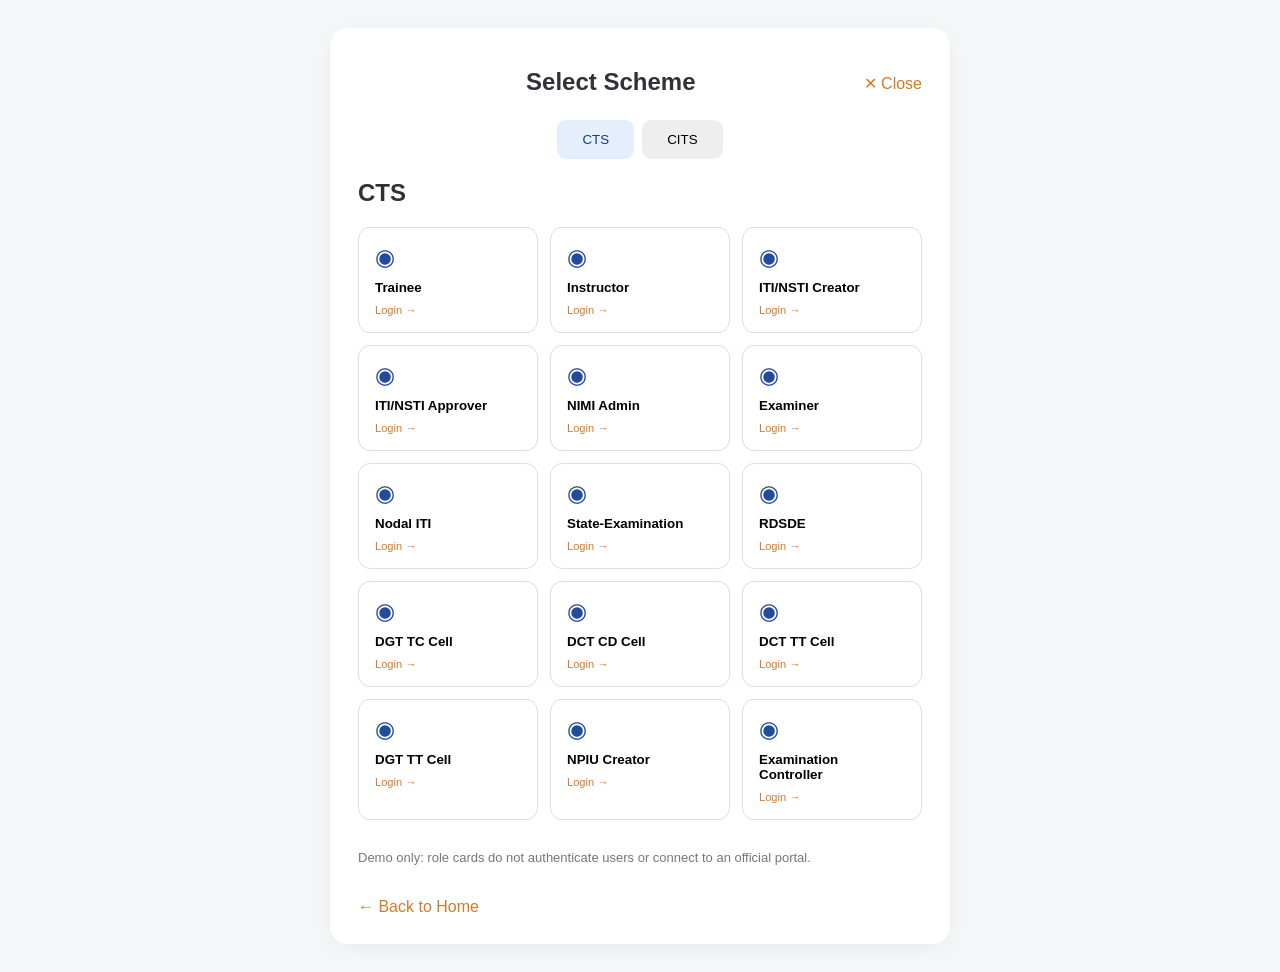
==== login.html @ 245ea631 "Add files via upload" ====
<!doctype html><html lang="en"><head><meta charset="utf-8"><meta name="viewport" content="width=device-width,initial-scale=1"><title>Select Scheme / Login</title><link rel="stylesheet" href="style.css"></head><body><main class="page narrow"><a class="back top" href="index.html">✕ Close</a><h1 class="center">Select Scheme</h1><div class="tabs"><button class="active" onclick="choose('CTS',this)">CTS</button><button onclick="choose('CITS',this)">CITS</button></div><h2 id="schemeTitle">CTS</h2><div class="roles" id="roles"></div><p class="note">Demo only: role cards do not authenticate users or connect to an official portal.</p><a class="back" href="index.html">← Back to Home</a></main><script>const roles=['Trainee','Instructor','ITI/NSTI Creator','ITI/NSTI Approver','NIMI Admin','Examiner','Nodal ITI','State-Examination','RDSDE','DGT TC Cell','DCT CD Cell','DCT TT Cell','DGT TT Cell','NPIU Creator','Examination Controller'];function choose(s,b){document.querySelectorAll('.tabs button').forEach(x=>x.classList.remove('active'));b.classList.add('active');document.getElementById('schemeTitle').textContent=s;render()}function render(){document.getElementById('roles').innerHTML=roles.map((r,i)=>`<button class="role" onclick="alert('Demo only: ${r} login is not connected.')"><span>◉</span><strong>${r}</strong><small>Login →</small></button>`).join('')}render();</script></body></html>
---- style.css ----
*{box-sizing:border-box}body{margin:0;background:#f6f7f9;color:#303238;font-family:Arial,Helvetica,sans-serif}.home,.page{max-width:900px;margin:28px auto;padding:28px;background:#fff;border-radius:18px;box-shadow:0 5px 24px #0000000d}.home header{text-align:center;padding:22px 10px 30px}.brand{font-weight:800;color:#d97827;letter-spacing:2px}.home h1{font-size:clamp(27px,5vw,42px);margin:16px 0 8px}.home header p{color:#777}.tiles{display:grid;grid-template-columns:repeat(auto-fit,minmax(210px,1fr));gap:18px}.tile{display:flex;flex-direction:column;gap:12px;padding:24px;border:1px solid #ddd;border-radius:16px;text-decoration:none;color:inherit;box-shadow:0 3px 10px #00000008}.tile:hover,.role:hover{border-color:#e58a3d}.icon{font-size:32px}.tile strong{font-size:20px}.tile small,.tile b{color:#777}.tile b{color:#d97827}.page h1{font-size:clamp(30px,5vw,48px);font-weight:600;margin:12px 0 24px}.page hr{border:0;border-top:1px solid #ddd;margin-bottom:42px}.important{font-size:clamp(18px,3vw,27px);line-height:1.65;margin:40px 0 48px}label{display:block;color:#62646a;font-size:20px;margin:26px 0 10px}input[type=text],input[type=tel],input[type=date]{width:100%;padding:20px;border:1px solid #d8dbe0;border-radius:8px;font-size:20px;color:#333}details{margin:28px 0;padding:25px;border:1px solid #ddd;border-radius:18px;font-size:20px}summary{font-weight:bold;cursor:pointer}.actions{display:flex;gap:18px;justify-content:center;flex-wrap:wrap;margin:40px 0 22px}.btn{display:inline-block;border:2px solid #e17b27;border-radius:18px;background:#e9a064;color:white;padding:18px 34px;font-size:20px;font-weight:bold;text-decoration:none;cursor:pointer;min-width:150px;text-align:center}.btn.outline{background:white;color:#d97827}.back{display:inline-block;color:#d97827;text-decoration:none;margin-top:18px}.narrow{max-width:620px}.center{text-align:center;font-size:24px!important}.tabs{display:flex;justify-content:center;gap:8px}.tabs button{padding:12px 25px;border:0;border-radius:9px;background:#eee}.tabs .active{background:#e5eefc;color:#173d82}.roles{display:grid;grid-template-columns:repeat(auto-fit,minmax(145px,1fr));gap:12px}.role{background:white;border:1px solid #ddd;border-radius:12px;padding:16px;text-align:left;display:flex;flex-direction:column;gap:9px;cursor:pointer}.role span{color:#234b9b;font-size:23px}.role small{color:#d97827}.radio{display:flex;gap:32px;margin:20px 0 35px}.radio label{display:flex;align-items:center;gap:10px;font-size:22px}.note{font-size:13px;color:#777;line-height:1.5;margin-top:28px}.top{float:right}@media(max-width:600px){.home,.page{margin:0;padding:22px 18px;border-radius:0;min-height:100vh}.actions{gap:10px}.btn{flex:1;padding:16px 20px}.important{margin:28px 0}.page hr{margin-bottom:25px}}
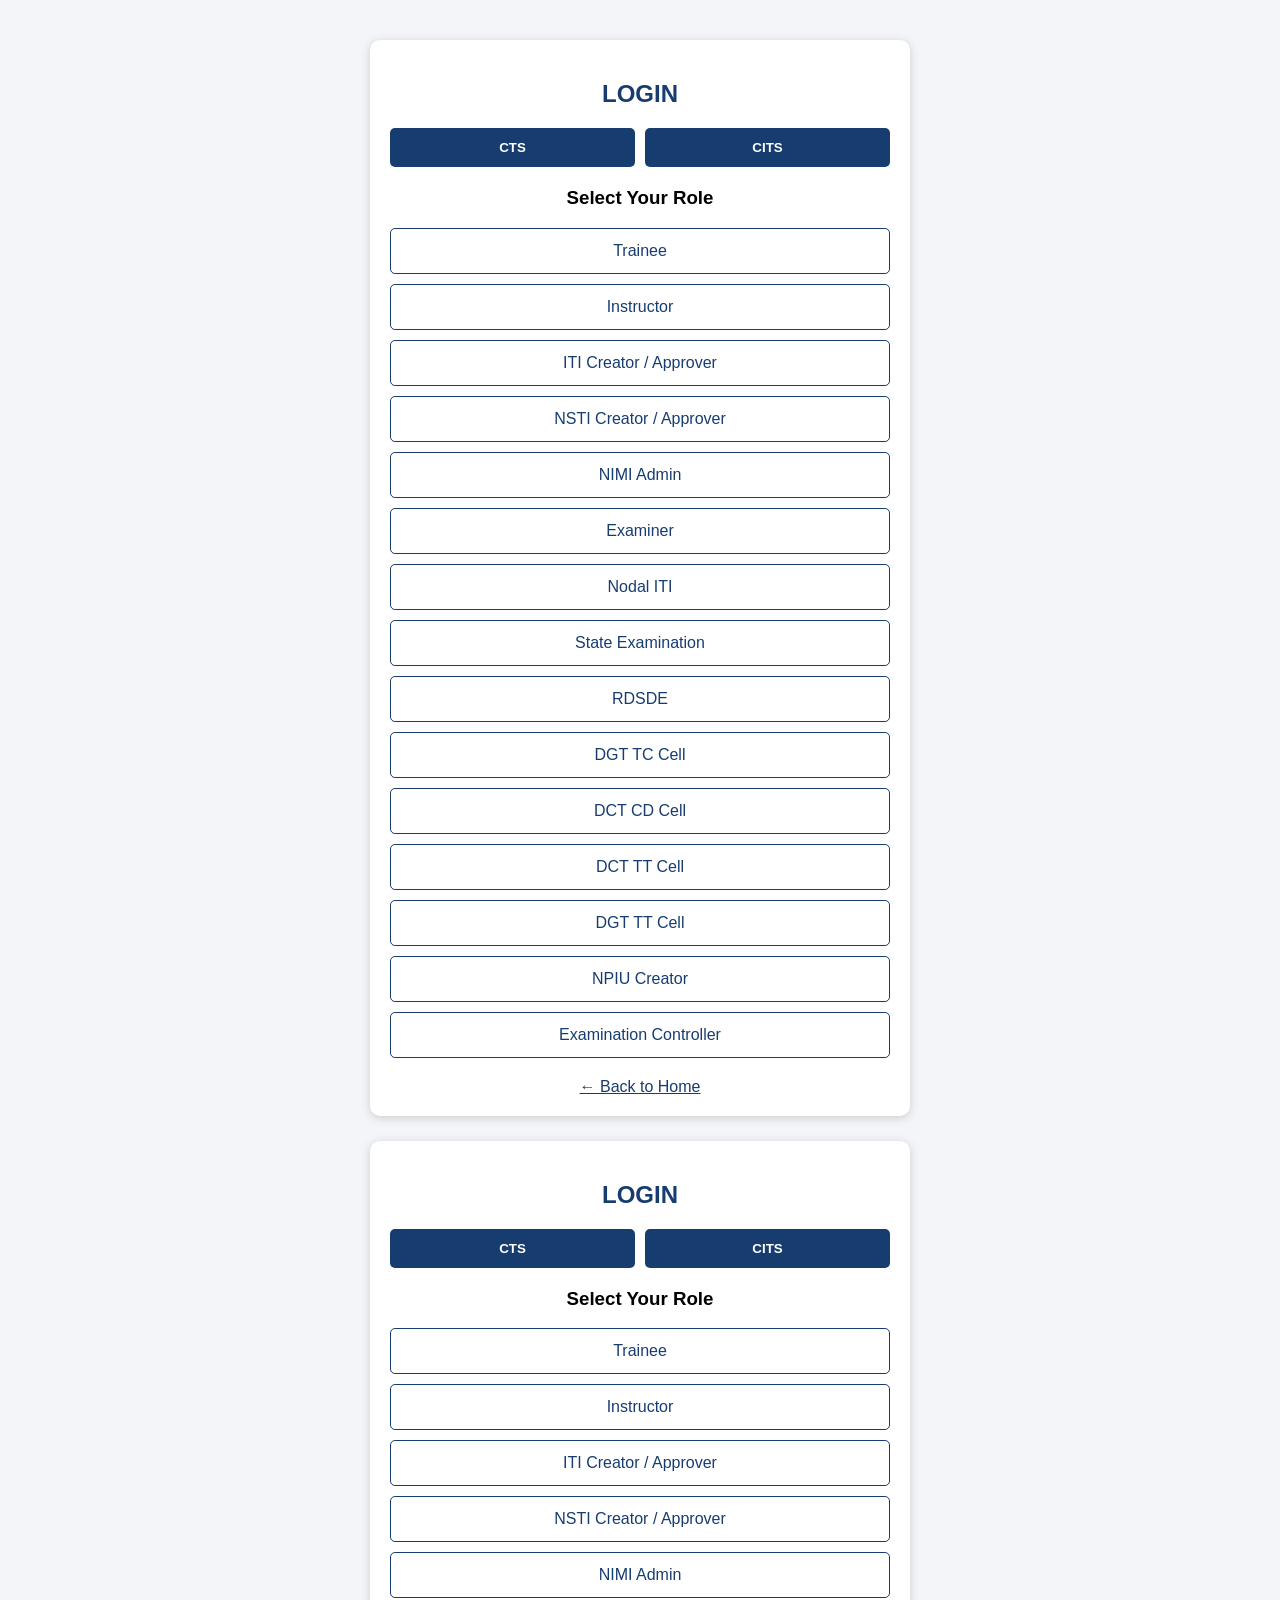
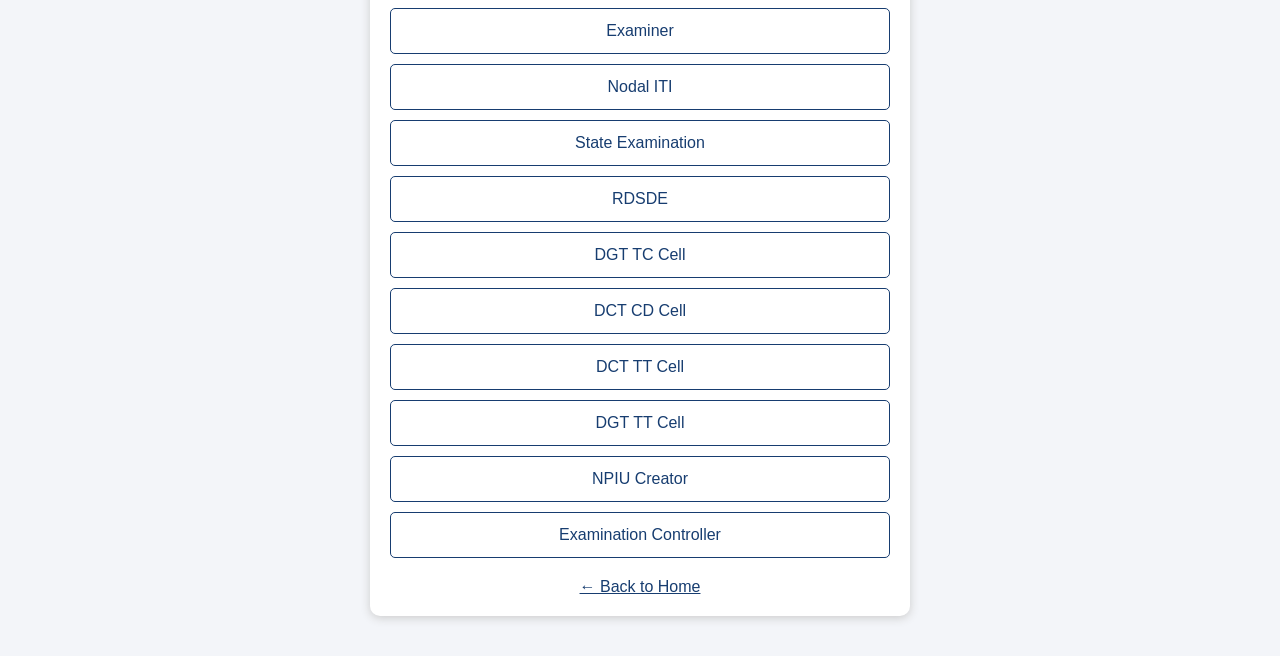
==== commit 7ff2253d: "Update login.html" ====
--- a/login.html
+++ b/login.html
@@ -1 +1,209 @@
-<!doctype html><html lang="en"><head><meta charset="utf-8"><meta name="viewport" content="width=device-width,initial-scale=1"><title>Select Scheme / Login</title><link rel="stylesheet" href="style.css"></head><body><main class="page narrow"><a class="back top" href="index.html">✕ Close</a><h1 class="center">Select Scheme</h1><div class="tabs"><button class="active" onclick="choose('CTS',this)">CTS</button><button onclick="choose('CITS',this)">CITS</button></div><h2 id="schemeTitle">CTS</h2><div class="roles" id="roles"></div><p class="note">Demo only: role cards do not authenticate users or connect to an official portal.</p><a class="back" href="index.html">← Back to Home</a></main><script>const roles=['Trainee','Instructor','ITI/NSTI Creator','ITI/NSTI Approver','NIMI Admin','Examiner','Nodal ITI','State-Examination','RDSDE','DGT TC Cell','DCT CD Cell','DCT TT Cell','DGT TT Cell','NPIU Creator','Examination Controller'];function choose(s,b){document.querySelectorAll('.tabs button').forEach(x=>x.classList.remove('active'));b.classList.add('active');document.getElementById('schemeTitle').textContent=s;render()}function render(){document.getElementById('roles').innerHTML=roles.map((r,i)=>`<button class="role" onclick="alert('Demo only: ${r} login is not connected.')"><span>◉</span><strong>${r}</strong><small>Login →</small></button>`).join('')}render();</script></body></html>+<!DOCTYPE html>
+<html lang="en">
+<head>
+<meta charset="UTF-8">
+<meta name="viewport" content="width=device-width, initial-scale=1.0">
+<title>LOGIN</title>
+
+<style>
+body {
+    margin: 0;
+    padding: 15px;
+    font-family: Arial, sans-serif;
+    background: #f3f5f9;
+}
+.container {
+    max-width: 500px;
+    margin: 25px auto;
+    padding: 20px;
+    background: white;
+    border-radius: 10px;
+    box-shadow: 0 2px 10px #ccc;
+}
+h2 {
+    text-align: center;
+    color: #173d70;
+}
+.tabs {
+    display: flex;
+    gap: 10px;
+    margin: 20px 0;
+}
+.tabs button {
+    width: 50%;
+    padding: 12px;
+    border: 0;
+    background: #173d70;
+    color: white;
+    border-radius: 5px;
+    font-weight: bold;
+}
+.roles {
+    display: grid;
+    gap: 10px;
+}
+.roles a {
+    display: block;
+    padding: 13px;
+    text-decoration: none;
+    color: #173d70;
+    border: 1px solid #173d70;
+    border-radius: 5px;
+    text-align: center;
+}
+.back {
+    display: block;
+    margin-top: 20px;
+    text-align: center;
+    color: #173d70;
+}
+</style>
+</head>
+
+<body>
+<div class="container">
+
+<h2>LOGIN</h2>
+
+<div class="tabs">
+<button onclick="selectScheme('CTS')">CTS</button>
+<button onclick="selectScheme('CITS')">CITS</button>
+</div>
+
+<h3 id="heading" style="text-align:center">Select Your Role</h3>
+
+<div class="roles">
+<a href="#">Trainee</a>
+<a href="#">Instructor</a>
+<a href="#">ITI Creator / Approver</a>
+<a href="#">NSTI Creator / Approver</a>
+<a href="#">NIMI Admin</a>
+<a href="#">Examiner</a>
+<a href="#">Nodal ITI</a>
+<a href="#">State Examination</a>
+<a href="#">RDSDE</a>
+<a href="#">DGT TC Cell</a>
+<a href="#">DCT CD Cell</a>
+<a href="#">DCT TT Cell</a>
+<a href="#">DGT TT Cell</a>
+<a href="#">NPIU Creator</a>
+<a href="#">Examination Controller</a>
+</div>
+
+<a class="back" href="index.html">← Back to Home</a>
+
+</div>
+
+<script>
+function selectScheme(name) {
+ document.getElementById("heading").innerText =
+ name + " - Select Your Role";
+}
+</script>
+
+</body>
+</html><!DOCTYPE html>
+<html lang="en">
+<head>
+<meta charset="UTF-8">
+<meta name="viewport" content="width=device-width, initial-scale=1.0">
+<title>LOGIN</title>
+
+<style>
+body {
+    margin: 0;
+    padding: 15px;
+    font-family: Arial, sans-serif;
+    background: #f3f5f9;
+}
+.container {
+    max-width: 500px;
+    margin: 25px auto;
+    padding: 20px;
+    background: white;
+    border-radius: 10px;
+    box-shadow: 0 2px 10px #ccc;
+}
+h2 {
+    text-align: center;
+    color: #173d70;
+}
+.tabs {
+    display: flex;
+    gap: 10px;
+    margin: 20px 0;
+}
+.tabs button {
+    width: 50%;
+    padding: 12px;
+    border: 0;
+    background: #173d70;
+    color: white;
+    border-radius: 5px;
+    font-weight: bold;
+}
+.roles {
+    display: grid;
+    gap: 10px;
+}
+.roles a {
+    display: block;
+    padding: 13px;
+    text-decoration: none;
+    color: #173d70;
+    border: 1px solid #173d70;
+    border-radius: 5px;
+    text-align: center;
+}
+.back {
+    display: block;
+    margin-top: 20px;
+    text-align: center;
+    color: #173d70;
+}
+</style>
+</head>
+
+<body>
+<div class="container">
+
+<h2>LOGIN</h2>
+
+<div class="tabs">
+<button onclick="selectScheme('CTS')">CTS</button>
+<button onclick="selectScheme('CITS')">CITS</button>
+</div>
+
+<h3 id="heading" style="text-align:center">Select Your Role</h3>
+
+<div class="roles">
+<a href="#">Trainee</a>
+<a href="#">Instructor</a>
+<a href="#">ITI Creator / Approver</a>
+<a href="#">NSTI Creator / Approver</a>
+<a href="#">NIMI Admin</a>
+<a href="#">Examiner</a>
+<a href="#">Nodal ITI</a>
+<a href="#">State Examination</a>
+<a href="#">RDSDE</a>
+<a href="#">DGT TC Cell</a>
+<a href="#">DCT CD Cell</a>
+<a href="#">DCT TT Cell</a>
+<a href="#">DGT TT Cell</a>
+<a href="#">NPIU Creator</a>
+<a href="#">Examination Controller</a>
+</div>
+
+<a class="back" href="index.html">← Back to Home</a>
+
+</div>
+
+<script>
+function selectScheme(name) {
+ document.getElementById("heading").innerText =
+ name + " - Select Your Role";
+}
+</script>
+
+</body>
+</html>
